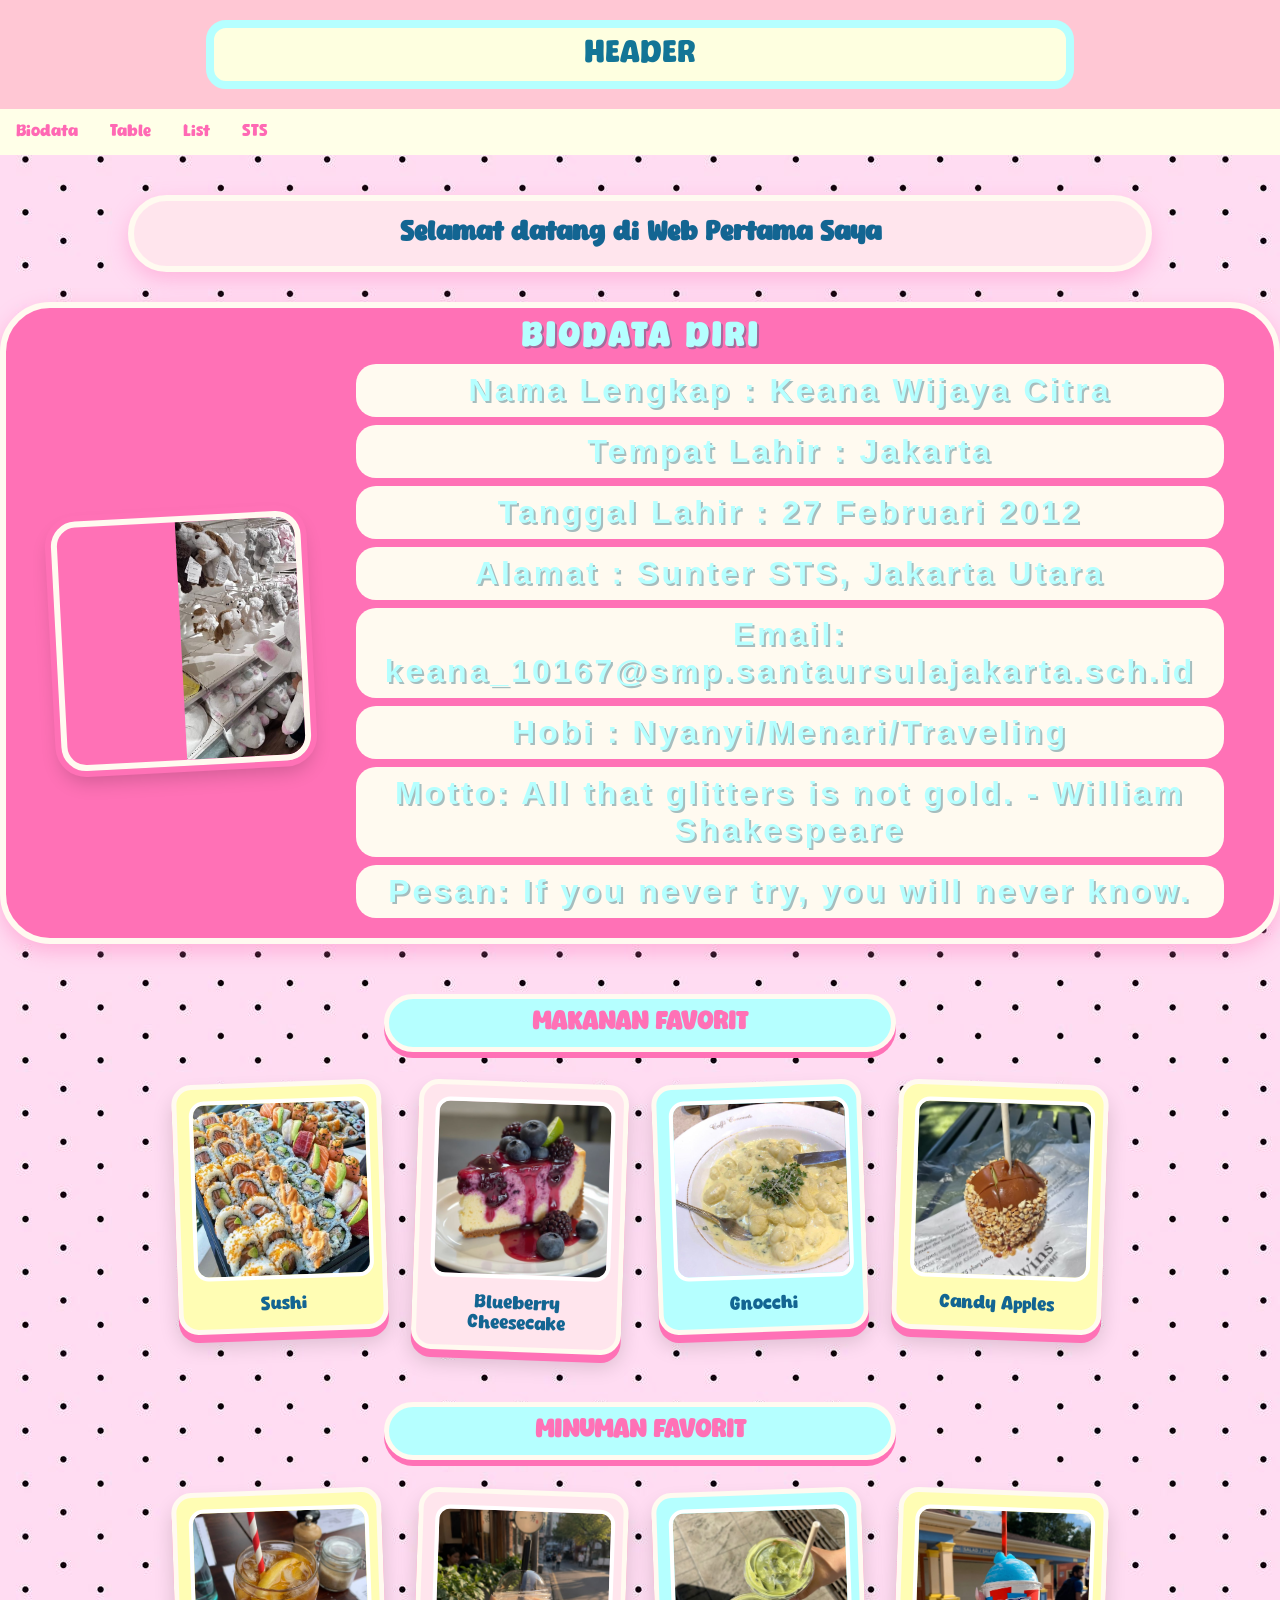
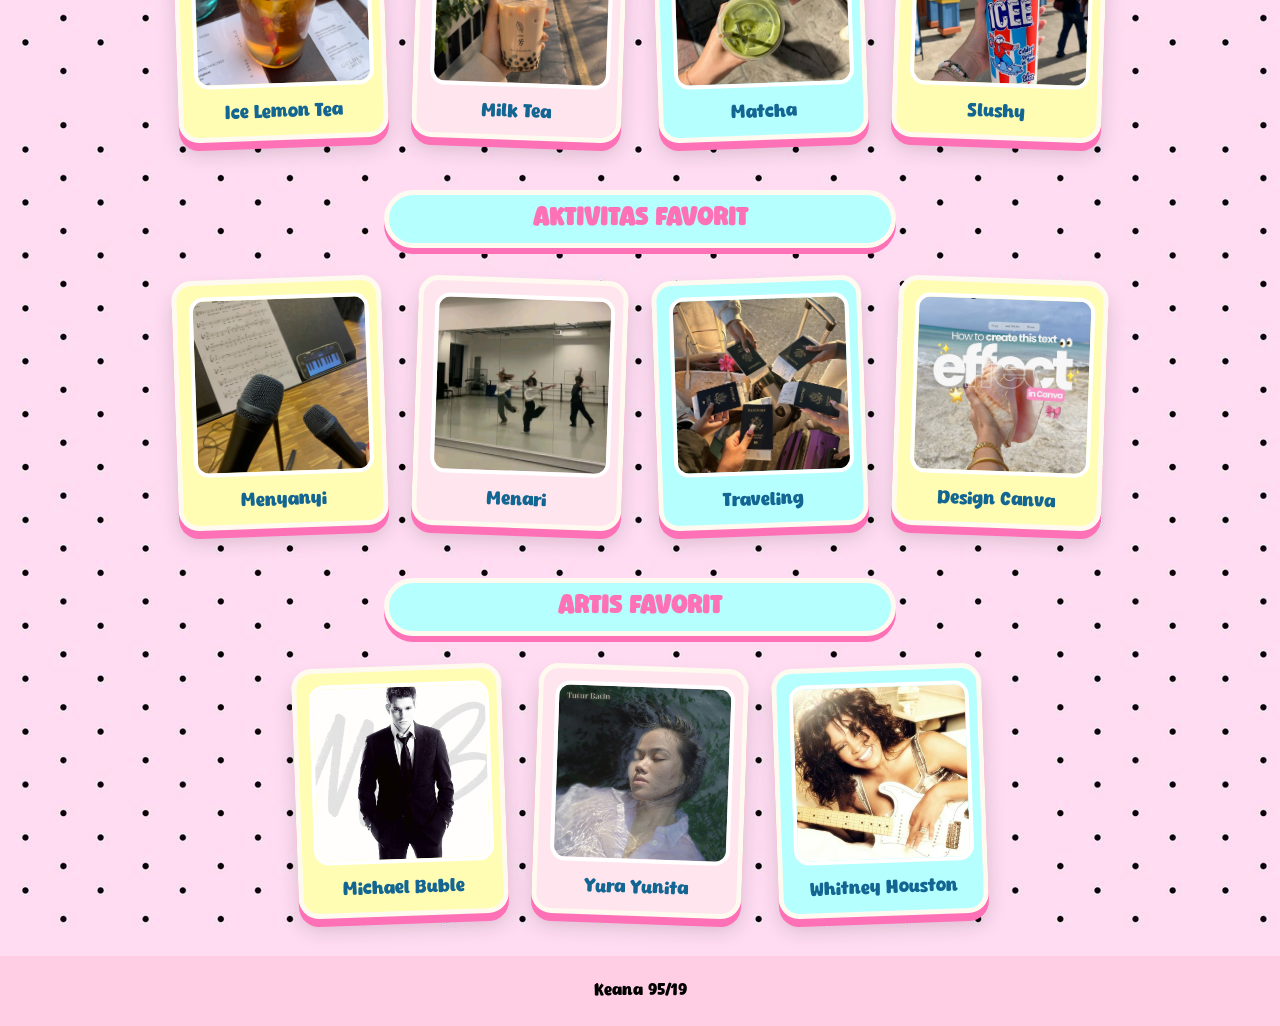
==== index.html @ 411efd0f "Add files via upload" ====
<!DOCTYPE html>
<html lang="id" translate="no">
<head>
    <meta charset="UTF-8">
    <title>BIODATA DIRI</title>
    <link rel="stylesheet" href="index.css">
    <link rel="stylesheet" href="biodatastyle.css">
</head>

<body>

    <div class="header">
        <h2>HEADER</h2>
    </div>

    <div class="topnav">
        <a href="index.html" class="active">Biodata</a>
        <a href="table.html">Table</a>
        <a href="list.html">List</a>
        <a href="STS-95-19-KEANA/sts_95_19.html">STS</a>
    </div>

    <h2>Selamat datang di Web Pertama Saya</h2>

    <h1>BIODATA DIRI</h
    <div class="biodata">
        <div class="content">

            <div class="foto">
                <img src="kea.jpg" alt="Foto Masa Kini" class="top">
                <img src="keab.jpg" alt="Foto Masa Lalu" class="bottom">
            </div>

            <div class="isi">
                <p>Nama Lengkap : Keana Wijaya Citra</p>
                <p>Tempat Lahir : Jakarta</p>
                <p>Tanggal Lahir : 27 Februari 2012</p>
                <p>Alamat : Sunter STS, Jakarta Utara</p>
                <p>Email: keana_10167@smp.santaursulajakarta.sch.id</p>
                <p>Hobi : Nyanyi/Menari/Traveling</p>
                <p>Motto: All that glitters is not gold. - William Shakespeare</p>
                <p>Pesan: If you never try, you will never know.</p>
            </div>

        </div>
    </div>


    <h2>MAKANAN FAVORIT</h2>

    <div class="makanan">

        <div class="sushi">
            <img src="sushi.jpg" alt="Sushi" width="200" height="200">
            <p>Sushi</p>
        </div>

        <div class="blueberry">
            <img src="blueberry cheescake.jpg" alt="Blueberry Cheesecake" width="200" height="200">
            <p>Blueberry Cheesecake</p>
        </div>

        <div class="Gnocchi">
            <img src="gnocchi.jpg" alt="Gnocchi" width="200" height="200">
            <p>Gnocchi</p>
        </div>

        <div class="Candy">
            <img src="candy apple.jpg" alt="Candy Apples" width="200" height="200">
            <p>Candy Apples</p>
        </div>

    </div>


    <h3>MINUMAN FAVORIT</h3>

    <div class="minuman">

        <div class="ice">
            <img src="ice lemon tea.jpg" alt="Ice Lemon Tea" width="200" height="200">
            <p>Ice Lemon Tea</p>
        </div>

        <div class="Milk">
            <img src="milk tea.jpg" alt="Milk Tea" width="200" height="200">
            <p>Milk Tea</p>
        </div>

        <div class="Matcha">
            <img src="matcha.jpg" alt="Matcha" width="200" height="200">
            <p>Matcha</p>
        </div>

        <div class="Slushy">
            <img src="slushy.jpg" alt="Slushy" width="200" height="200">
            <p>Slushy</p>
        </div>

    </div>

    <h4>AKTIVITAS FAVORIT</h4>

    <div class="Aktivitas">

        <div class="Menyanyi">
            <img src="menyanyi.jpg" alt="Menyanyi" width="150" height="180">
            <p>Menyanyi</p>
        </div>

        <div class="Menari">
            <img src="menari.jpg" alt="Menari" width="150" height="180">
            <p>Menari</p>
        </div>

        <div class="Traveling">
            <img src="traveling.jpg" alt="Traveling" width="150" height="180">
            <p>Traveling</p>
        </div>

        <div class="Design">
            <img src="design canva.jpg" alt="Design Canva" width="150" height="180">
            <p>Design Canva</p>
        </div>

    </div>

    <h5>ARTIS FAVORIT</h5>

    <div class="Artis">

        <div class="Michael">
            <img src="michael buble.jpg" alt="Michael Buble" width="150" height="180">
            <p>Michael Buble</p>
        </div>

        <div class="Yura">
            <img src="yura yunita.jpg" alt="Yura Yunita" width="150" height="180">
            <p>Yura Yunita</p>
        </div>

        <div class="Whitney">
            <img src="whitney houston.jpg" alt="Whitney Houston" width="150" height="180">
            <p>Whitney Houston</p>
        </div>
    </div>


    <div class="footer">
        <p>Keana 95/19</p>
    </div>

</body>
</html>
---- index.css ----
*{
    box-sizing: border-box;
}
body{
    margin: 0;
}
.header{
    background-color: rgb(255, 205, 228);
    padding: 20px;
    text-align: center;
}

.topnav{
    overflow: hidden;
    background-color: rgb(255, 255, 232);
}
.topnav a{
    float: left;
    display: block;
    color:hotpink;
    text-align: center;
    padding: 14px 16px;
    text-decoration: none;
}
.topnav a:hover{
    background-color: rgb(200, 250, 255);
    color:hotpink;
}
.footer{
    background-color: rgb(255, 205, 228);
    padding: 10px;
    text-align: center;
}

table, th, td {
    border: 1px solid #2ec4b6;
}
table {
    border-collapse: collapse;
    width: 70%;
}
th, td {
    padding: 8px;
}
th {
    background-color: #2ec4b6;
    color: white;
}
tr {
    background-color: #fff9e1;
}
tr:nth-child(even){
    background-color: #ffc2d1;
}
.header h2 {
  background-color: #feffe0;
  color: #137596;
  -webkit-text-fill-color: #137596;
  font-family: 'Lonely Cake', sans-serif;
  font-size: 30px;
  text-align: center;
  border: 8px solid rgb(181, 255, 255);
  border-radius: 20px;
  padding: 10px;
  width: 70%;
  margin: 0 auto;
  outline: none;
  box-shadow: none;
}
---- biodatastyle.css ----
@font-face {
    font-family: "Lonely Cake";
    src: url("lonely_cake/Lonely Cake.ttf");
}
 
:root {
    --pink: #ffc7d4;
    --pink-muda: #ffe5ed;
    --hotpink: rgb(255, 113, 182);
    --cyan: rgb(181, 255, 255);
    --kuning: rgb(255, 253, 180);
    --kuning-muda: rgb(255, 255, 214);
    --cream: #fffaf0;
    --teal: rgb(19, 101, 146);
}
 
* {
    box-sizing: border-box;
}
 
body {
    background-image: url(pinkpolkadot.jpg);
    margin: 0;
    padding: 0;
    font-family: "Lonely Cake", sans-serif;
}
 
h1, h2, h3, h4, h5 {
    font-family: "Lonely Cake", sans-serif;
}
 
.header {
    background-color: #ffc7d4;
    padding: 20px;
    text-align: center;
}
 
.header h2 {
    background-color: #feffe0;
    color: #137596;
    -webkit-text-fill-color: #137596;
    font-family: 'Lonely Cake', sans-serif;
    font-size: 30px;
    font-weight: normal;
    text-align: center;
    border: 8px solid rgb(181, 255, 255);
    border-radius: 20px;
    padding: 10px;
    width: 70%;
    margin: 0 auto;
    outline: none;
    box-shadow: none;
}
 
@keyframes muncul {
    from { opacity: 0; transform: translateY(30px); }
    to   { opacity: 1; transform: translateY(0); }
}
 
body > h2, h3, h4, h5 {
    background-color: var(--cyan);
    color: var(--hotpink);
    text-align: center;
    font-size: 24px;
    width: fit-content;
    min-width: 40%;
    margin: 50px auto 30px;
    padding: 10px 40px;
    border: 5px solid var(--cream);
    border-radius: 50px;
    box-shadow: 0 6px 0 var(--hotpink);
}
 
.topnav + h2 {
    background-color: var(--pink-muda);
    color: var(--teal);
    font-size: 26px;
    width: 80%;
    margin: 40px auto 20px;
    padding: 18px;
    border: 6px solid var(--cream);
    border-radius: 50px;
    box-shadow: 0 8px 20px rgba(255, 113, 182, 0.35);
}
 
h1 {
    background-color: var(--hotpink);
    color: var(--cyan);
    text-align: center;
    letter-spacing: 3px;
    text-shadow: 2px 2px 0 rgba(32, 98, 116, 0.4);
    width: fit-content;
    margin: 30px auto;
    padding: 12px 50px;
    border: 6px solid var(--cream);
    border-radius: 50px;
    box-shadow: 0 8px 20px rgba(255, 113, 182, 0.4);
    cursor: pointer;
    transition: transform 0.3s ease, box-shadow 0.3s ease;
}
 
h1:hover {
    transform: scale(1.1);
    box-shadow: 0 12px 28px rgba(255, 113, 182, 0.55);
}
 
h1:active {
    transform: scale(1.15);
}
 
div.biodata {
    margin: 30px auto;
    width: 75%;
    max-width: 1100px;
    background: linear-gradient(135deg, var(--kuning-muda), var(--pink-muda));
    color: var(--teal);
    padding: 30px;
    border: 6px solid var(--cream);
    border-radius: 25px;
    display: flex;
    justify-content: center;
    align-items: center;
    box-shadow: 0 10px 25px rgba(255, 113, 182, 0.3);
}
 
div.content {
    display: flex;
    align-items: center;
    justify-content: center;
    gap: 50px;
}
 
div.isi p {
    background-color: var(--cream);
    margin: 8px 0;
    padding: 8px 15px;
    border-radius: 20px;
    font-family: 'Trebuchet MS', Arial, sans-serif;
    transition: transform 0.2s ease, background-color 0.2s ease;
}
 
div.isi p:hover {
    transform: translateX(10px);
    background-color: var(--pink);
}
 
div.isi i {
    color: var(--hotpink);
    width: 22px;
}
 
div.foto {
    position: relative;
    width: 250px;
    height: 250px;
    overflow: hidden;
    border-radius: 25px;
    cursor: pointer;
    flex-shrink: 0;
    border: 6px solid var(--cream);
    box-shadow: 0 0 0 6px var(--hotpink), 0 10px 20px rgba(0, 0, 0, 0.2);
    transform: rotate(-3deg);
    transition: transform 0.4s ease;
}
 
div.foto:hover {
    transform: rotate(0deg) scale(1.03);
}
 
div.foto img {
    position: absolute;
    width: 100%;
    height: 100%;
    padding: 0;
    object-fit: cover;
    object-position: center;
    transition: transform 0.5s ease, opacity 0.5s ease;
}
 
div.foto img.top {
    opacity: 1;
    z-index: 2;
}
 
div.foto:hover img.top {
    opacity: 0;
    transform: scale(1.1);
}
 
div.foto img.bottom {
    opacity: 0;
    z-index: 1;
}
 
div.foto:hover img.bottom {
    opacity: 1;
    transform: scale(1.1);
}
 
img {
    padding: 0;
}
 
div.makanan, div.minuman, div.Aktivitas, div.Artis {
    display: flex;
    justify-content: center;
    align-items: flex-start;
    gap: 30px;
    flex-wrap: wrap;
    margin: 10px auto 40px;
    padding: 0 20px;
    text-align: center;
}
 
div.makanan > div,
div.minuman > div,
div.Aktivitas > div,
div.Artis > div {
    width: 210px;
    padding: 12px 12px 5px;
    border-radius: 20px;
    background-color: var(--kuning);
    color: var(--teal);
    border: 5px solid var(--cream);
    box-shadow: 0 8px 0 var(--hotpink), 0 12px 20px rgba(0, 0, 0, 0.15);
    transition: transform 0.3s ease, box-shadow 0.3s ease;
    animation: muncul 0.8s ease backwards;
}
 
div.makanan > div:nth-child(2),
div.minuman > div:nth-child(2),
div.Aktivitas > div:nth-child(2),
div.Artis > div:nth-child(2) {
    background-color: var(--pink-muda);
}
 
div.makanan > div:nth-child(3),
div.minuman > div:nth-child(3),
div.Aktivitas > div:nth-child(3),
div.Artis > div:nth-child(3) {
    background-color: var(--cyan);
}
 
div.makanan > div:nth-child(odd),
div.minuman > div:nth-child(odd),
div.Aktivitas > div:nth-child(odd),
div.Artis > div:nth-child(odd) {
    transform: rotate(-2deg);
}
 
div.makanan > div:nth-child(even),
div.minuman > div:nth-child(even),
div.Aktivitas > div:nth-child(even),
div.Artis > div:nth-child(even) {
    transform: rotate(2deg);
}
 
div.makanan > div:hover,
div.minuman > div:hover,
div.Aktivitas > div:hover,
div.Artis > div:hover {
    transform: translateY(-10px) rotate(0deg) scale(1.05);
    box-shadow: 0 14px 0 var(--hotpink), 0 20px 30px rgba(0, 0, 0, 0.2);
}
 
div.makanan img,
div.minuman img,
div.Aktivitas img,
div.Artis img {
    width: 180px;
    height: 180px;
    padding: 0;
    object-fit: cover;
    border-radius: 15px;
    border: 4px solid white;
}
 
div.makanan p,
div.minuman p,
div.Aktivitas p,
div.Artis p {
    margin: 10px 0 8px;
    font-size: 18px;
}

div.playlist {
    width: 70%;
    max-width: 800px;
    margin: 10px auto 40px;
    padding: 15px;
    background-color: var(--pink-muda);
    border: 6px solid var(--cream);
    border-radius: 25px;
    box-shadow: 0 10px 25px rgba(255, 113, 182, 0.3);
}
 
div.playlist iframe {
    display: block;
}
 
@media (max-width: 900px) {
    div.content {
        flex-direction: column;
    }
    div.biodata {
        width: 85%;
    }
}
 
@media (max-width: 600px) {
    div.biodata {
        width: 92%;
        padding: 20px;
    }
    div.playlist {
        width: 92%;
    }
    div.foto {
        width: 220px;
        height: 220px;
    }
    div.isi {
        text-align: center;
    }
    body > h2, h3, h4, h5, h1, .topnav + h2 {
        width: 85%;
        min-width: 0;
        padding: 10px 15px;
    }
}
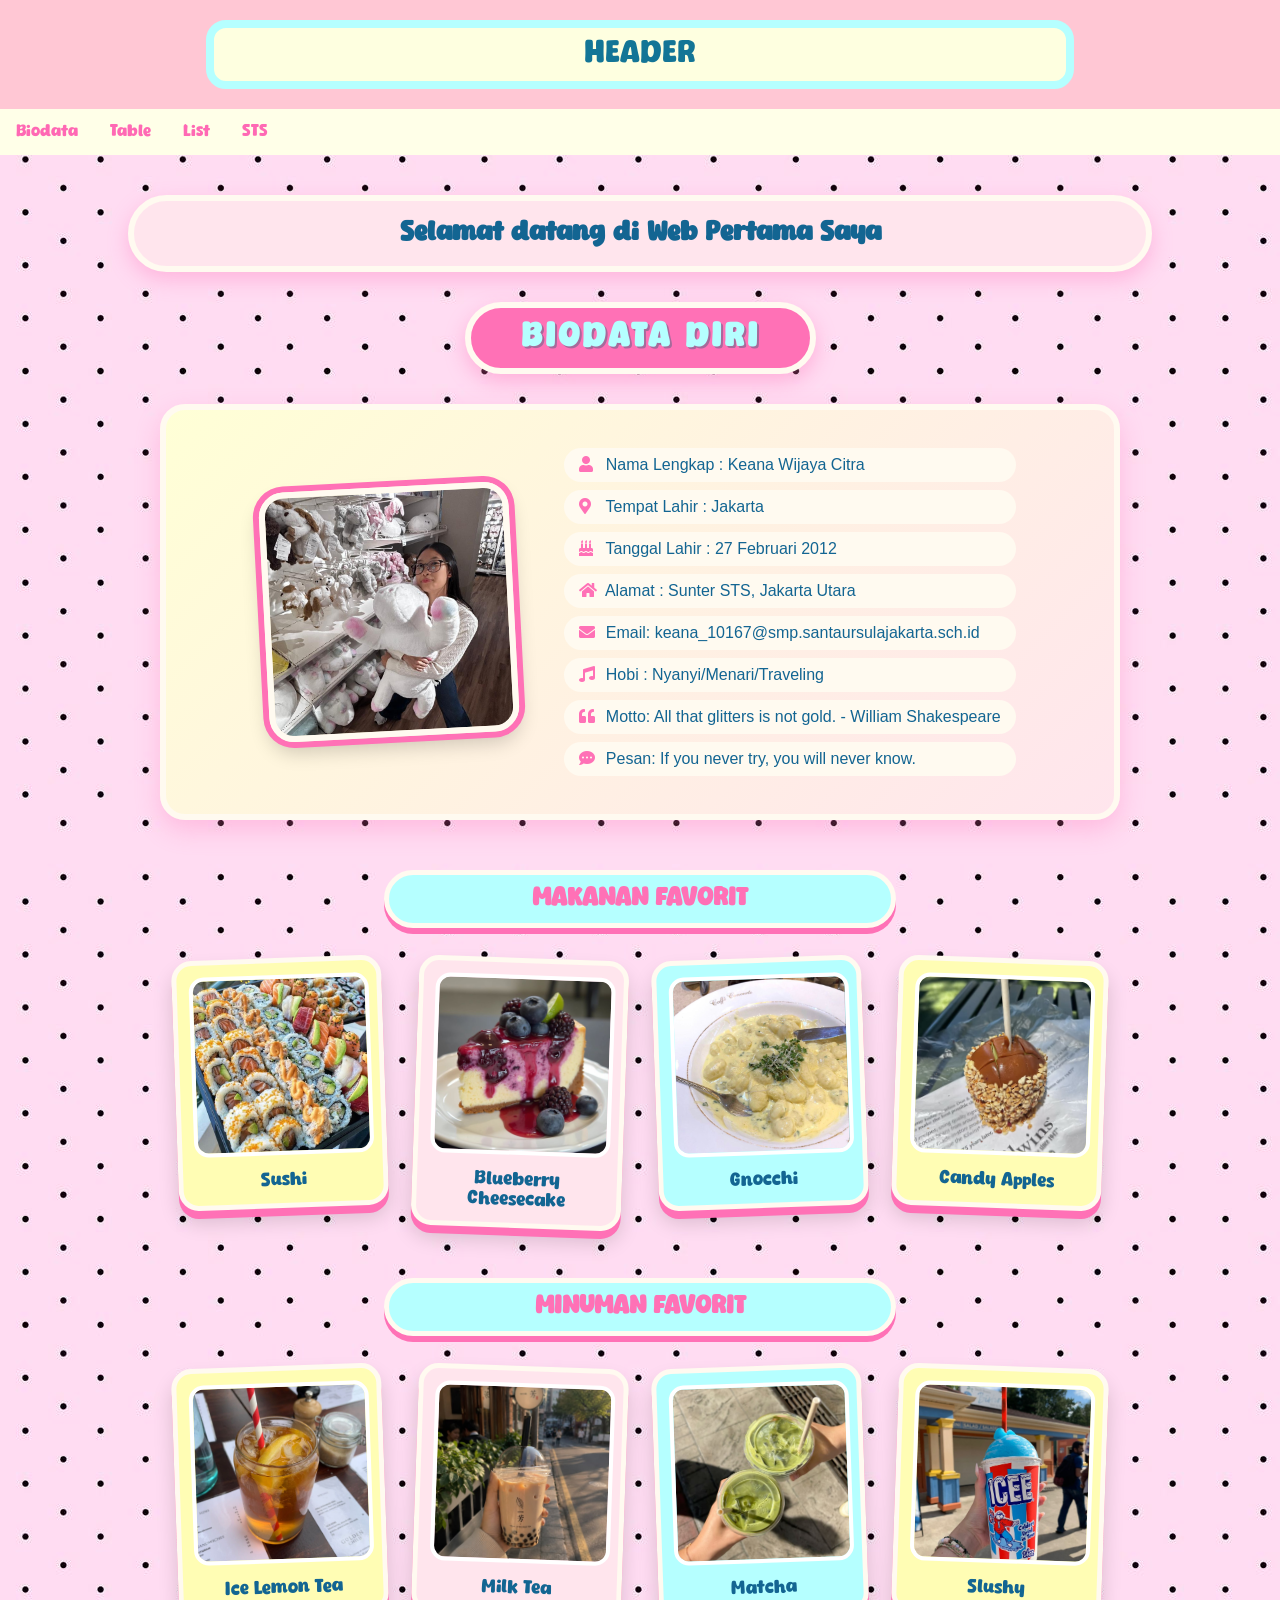
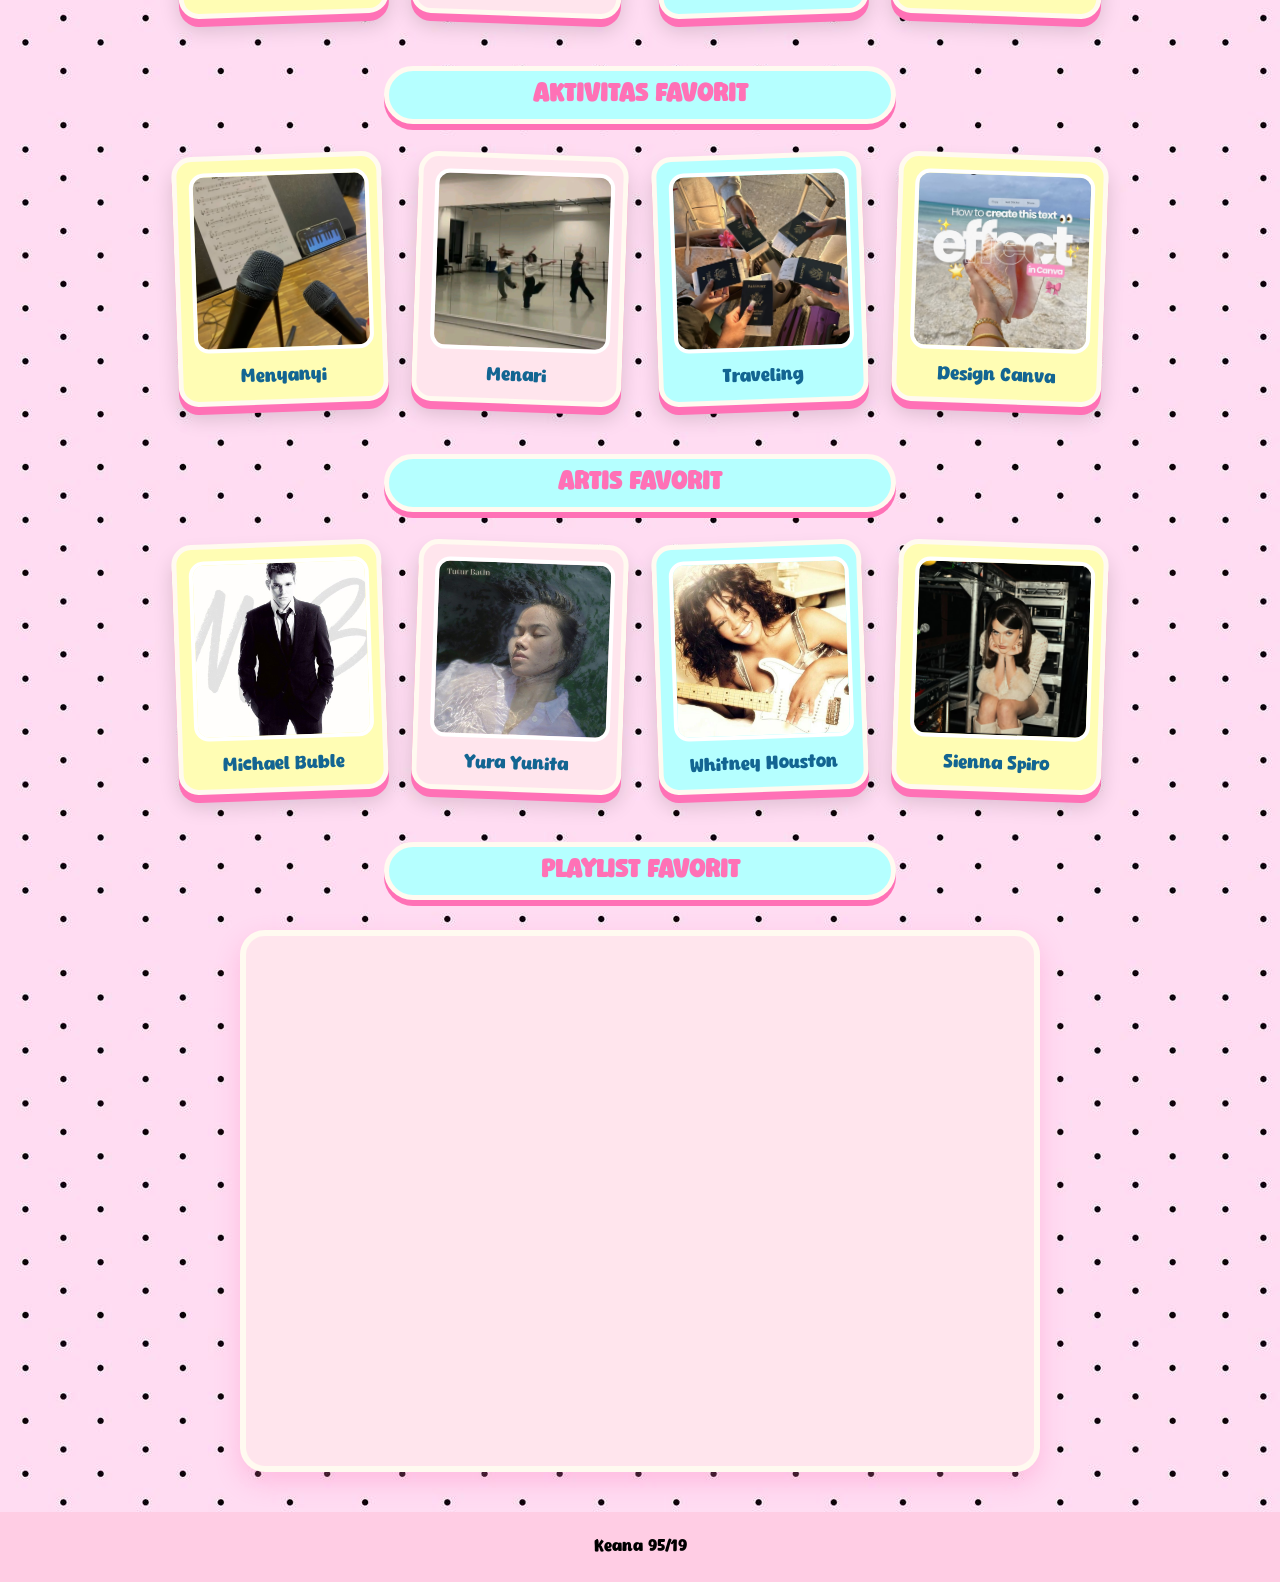
==== commit 2203f18b: "Update index.html" ====
--- a/index.html
+++ b/index.html
@@ -1,14 +1,14 @@
 <!DOCTYPE html>
 <html lang="id" translate="no">
+
 <head>
-    <meta charset="UTF-8">
-    <title>BIODATA DIRI</title>
+    <title>BIODATA  DIRI</title>
+    <link rel="stylesheet" href="https://cdnjs.cloudflare.com/ajax/libs/font-awesome/5.15.4/css/all.min.css">
     <link rel="stylesheet" href="index.css">
     <link rel="stylesheet" href="biodatastyle.css">
 </head>
 
 <body>
-
     <div class="header">
         <h2>HEADER</h2>
     </div>
@@ -22,7 +22,7 @@
 
     <h2>Selamat datang di Web Pertama Saya</h2>
 
-    <h1>BIODATA DIRI</h
+    <h1>BIODATA DIRI</h1>
     <div class="biodata">
         <div class="content">
 
@@ -32,14 +32,14 @@
             </div>
 
             <div class="isi">
-                <p>Nama Lengkap : Keana Wijaya Citra</p>
-                <p>Tempat Lahir : Jakarta</p>
-                <p>Tanggal Lahir : 27 Februari 2012</p>
-                <p>Alamat : Sunter STS, Jakarta Utara</p>
-                <p>Email: keana_10167@smp.santaursulajakarta.sch.id</p>
-                <p>Hobi : Nyanyi/Menari/Traveling</p>
-                <p>Motto: All that glitters is not gold. - William Shakespeare</p>
-                <p>Pesan: If you never try, you will never know.</p>
+                <p><i class="fas fa-user"></i> Nama Lengkap : Keana Wijaya Citra</p>
+                <p><i class="fas fa-map-marker-alt"></i> Tempat Lahir : Jakarta</p>
+                <p><i class="fas fa-birthday-cake"></i> Tanggal Lahir : 27 Februari 2012</p>
+                <p><i class="fas fa-home"></i> Alamat : Sunter STS, Jakarta Utara</p>
+                <p><i class="fas fa-envelope"></i> Email: keana_10167@smp.santaursulajakarta.sch.id</p>
+                <p><i class="fas fa-music"></i> Hobi : Nyanyi/Menari/Traveling</p>
+                <p><i class="fas fa-quote-left"></i> Motto: All that glitters is not gold. - William Shakespeare</p>
+                <p><i class="fas fa-comment-dots"></i> Pesan: If you never try, you will never know.</p>
             </div>
 
         </div>
@@ -99,6 +99,7 @@
 
     </div>
 
+
     <h4>AKTIVITAS FAVORIT</h4>
 
     <div class="Aktivitas">
@@ -125,6 +126,7 @@
 
     </div>
 
+
     <h5>ARTIS FAVORIT</h5>
 
     <div class="Artis">
@@ -143,12 +145,24 @@
             <img src="whitney houston.jpg" alt="Whitney Houston" width="150" height="180">
             <p>Whitney Houston</p>
         </div>
+
+        <div class="Sienna Spiro">
+            <img src="sienna spiro.jpg" alt="Sienna Spiro" width="150" height="180">
+            <p>Sienna Spiro</p>
+        </div>
+
     </div>
 
+    <h2>PLAYLIST FAVORIT</h2>
+
+    <div class="playlist">
+        <iframe data-testid="embed-iframe" style="border-radius:12px" src="https://open.spotify.com/embed/playlist/65lDXXpES93YU4XHJuozXr?utm_source=generator&theme=0&si=4c7670f8c61f4f93" width="100%" height="500" frameBorder="0" allowfullscreen="" allow="autoplay; clipboard-write; encrypted-media; fullscreen; picture-in-picture" loading="lazy"></iframe>
+    </div>
 
     <div class="footer">
         <p>Keana 95/19</p>
     </div>
 
 </body>
-</html>+
+</html>
